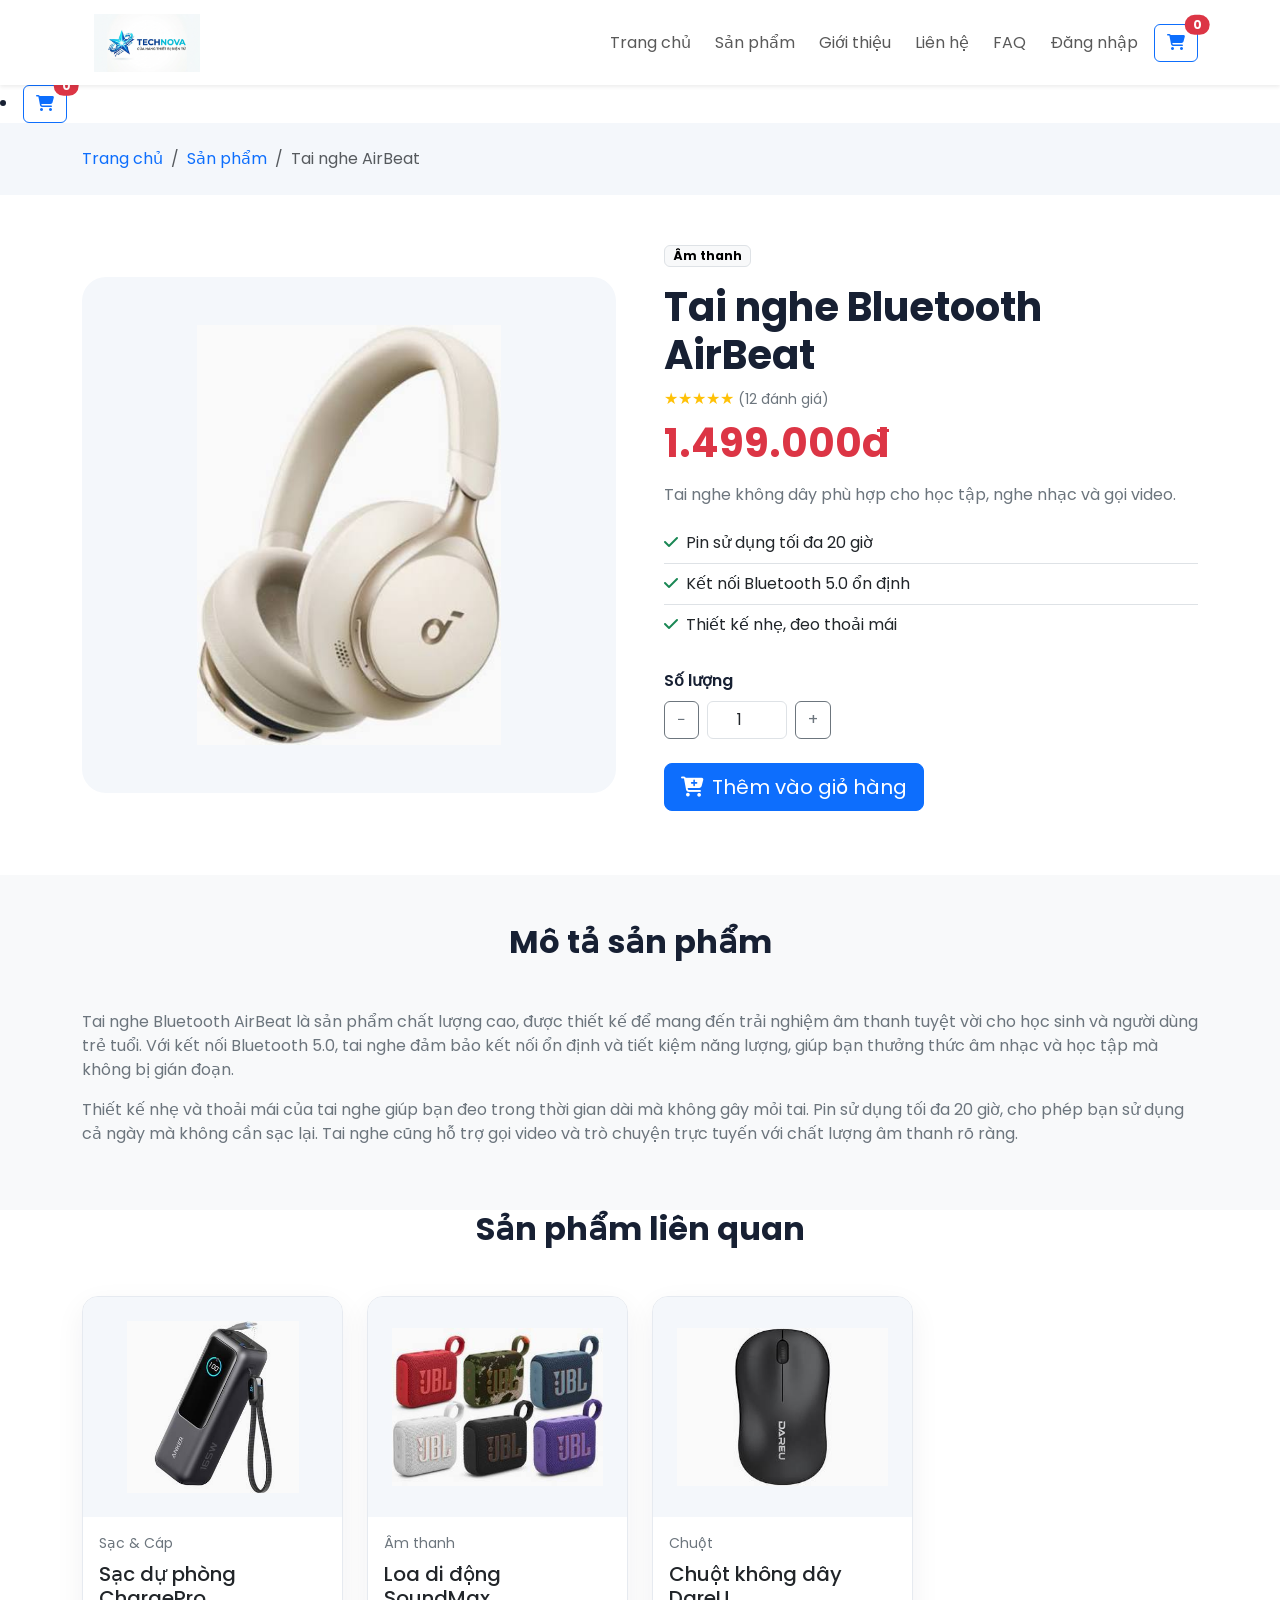
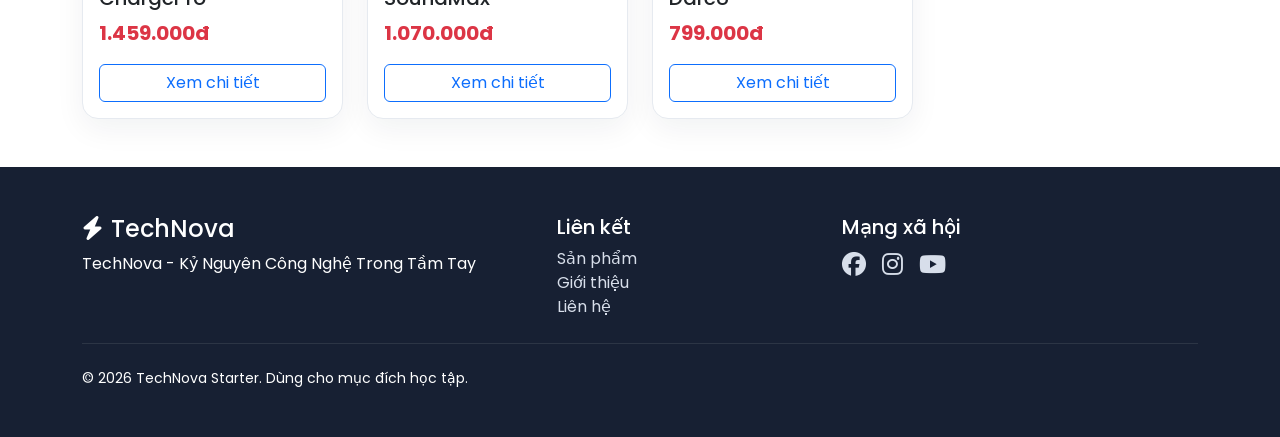
==== product-detail.html @ 76487c7e "Upload project" ====
<!doctype html>
<html lang="vi">
<head>
  <meta charset="utf-8">
  <meta name="viewport" content="width=device-width, initial-scale=1">
  <meta name="description" content="Website mẫu bán phụ kiện điện tử">
  <title>Chi tiết sản phẩm | TechNova Starter</title>

  <link rel="preconnect" href="https://fonts.googleapis.com">
  <link rel="preconnect" href="https://fonts.gstatic.com" crossorigin>
  <link href="https://fonts.googleapis.com/css2?family=Poppins:wght@400;500;600;700&display=swap" rel="stylesheet">
  <link href="https://cdn.jsdelivr.net/npm/bootstrap@5.3.3/dist/css/bootstrap.min.css" rel="stylesheet">
  <link rel="stylesheet" href="https://cdnjs.cloudflare.com/ajax/libs/font-awesome/6.5.2/css/all.min.css">
  <link rel="stylesheet" href="assets/css/style.css">
</head>
<body>
  
    <nav class="navbar navbar-expand-lg navbar-light bg-white shadow-sm sticky-top">
      <div class="container">
        <a class="navbar-brand fw-bold text-primary" href="index.html">
          <img src="assets/images/logo.png" alt="Logo TechNova" width="200" height="100" class="d-inline-block align-text-top me-2">
        </a>
        <button class="navbar-toggler" type="button" data-bs-toggle="collapse" data-bs-target="#mainMenu" aria-controls="mainMenu" aria-expanded="false" aria-label="Mở menu">
          <span class="navbar-toggler-icon"></span>
        </button>
        <div class="collapse navbar-collapse" id="mainMenu">
          <ul class="navbar-nav ms-auto align-items-lg-center gap-lg-2">
            <li class="nav-item"><a class="nav-link" href="index.html">Trang chủ</a></li><li class="nav-item"><a class="nav-link" href="products.html">Sản phẩm</a></li><li class="nav-item"><a class="nav-link" href="about.html">Giới thiệu</a></li><li class="nav-item"><a class="nav-link" href="contact.html">Liên hệ</a></li><li class="nav-item"><a class="nav-link" href="faq.html">FAQ</a></li><li class="nav-item"><a class="nav-link" href="dang-nhap.html">Đăng nhập</a></li>
            <li class="nav-item">
              <a class="btn btn-outline-primary position-relative" href="cart.html" aria-label="Giỏ hàng">
                <i class="fa-solid fa-cart-shopping"></i>
                <span id="cart-count" class="position-absolute top-0 start-100 translate-middle badge rounded-pill bg-danger">0</span>
              </a>
            </li>
          </ul>
        </div>
      </div>
    </nav>
            <li class="nav-item">
              <a class="btn btn-outline-primary position-relative" href="cart.html" aria-label="Giỏ hàng">
                <i class="fa-solid fa-cart-shopping"></i>
                <span id="cart-count" class="position-absolute top-0 start-100 translate-middle badge rounded-pill bg-danger">0</span>
              </a>
            </li>
          </ul>
        </div>
      </div>
    </nav>



  <main>
    
<section class="page-header py-4">
  <div class="container">
    <nav aria-label="breadcrumb">
      <ol class="breadcrumb mb-0">
        <li class="breadcrumb-item"><a href="index.html">Trang chủ</a></li>
        <li class="breadcrumb-item"><a href="products.html">Sản phẩm</a></li>
        <li class="breadcrumb-item active" aria-current="page">Tai nghe AirBeat</li>
      </ol>
    </nav>
  </div>
</section>

<section class="py-5">
  <div class="container">
    <div class="row g-5 align-items-center">
      <div class="col-lg-6 text-center">
        <div class="detail-image-box">
          <img src="assets/images/tai_nghe.png" class="img-fluid" alt="Tai nghe Bluetooth AirBeat">
        </div>
      </div>
      <div class="col-lg-6">
        <span class="badge text-bg-light border">Âm thanh</span>
        <h1 class="fw-bold mt-3">Tai nghe Bluetooth AirBeat</h1>
        <div class="text-warning mb-2">★★★★★ <span class="text-secondary small">(12 đánh giá)</span></div>
        <p class="display-6 text-danger fw-bold">1.499.000đ</p>
        <p class="text-secondary">Tai nghe không dây phù hợp cho học tập, nghe nhạc và gọi video.</p>

        <ul class="list-group list-group-flush mb-4">
          <li class="list-group-item px-0"><i class="fa-solid fa-check text-success me-2"></i>Pin sử dụng tối đa 20 giờ</li>
          <li class="list-group-item px-0"><i class="fa-solid fa-check text-success me-2"></i>Kết nối Bluetooth 5.0 ổn định</li>
          <li class="list-group-item px-0"><i class="fa-solid fa-check text-success me-2"></i>Thiết kế nhẹ, đeo thoải mái</li>
          <!-- TODO 08: Thêm ít nhất 2 đặc điểm sản phẩm.(Done) -->
        </ul>

        <label for="quantity" class="form-label fw-semibold">Số lượng</label>
        <div class="quantity-box d-flex align-items-center gap-2 mb-4">
          <button class="btn btn-outline-secondary" type="button" id="decrease-btn">−</button>
          <input class="form-control text-center" id="quantity" type="number" value="1" min="1">
          <button class="btn btn-outline-secondary" type="button" id="increase-btn">+</button>
        </div>

        <button class="btn btn-primary btn-lg" type="button" id="add-to-cart-btn">
          <i class="fa-solid fa-cart-plus me-2"></i>Thêm vào giỏ hàng
        </button>
        <p id="cart-message" class="small text-success mt-3 mb-0" aria-live="polite"></p>
        <!-- TODO 09: Hoàn thiện JavaScript tăng/giảm số lượng và cập nhật cart-count. -->
      </div>
    </div>
  </div>
</section>

<section class="py-5 bg-body-tertiary">
  <div class="container">
    <h2 class="text-center fw-bold mb-5">Mô tả sản phẩm</h2>
    <p class="text-secondary">Tai nghe Bluetooth AirBeat là sản phẩm chất lượng cao, được thiết kế để mang đến trải nghiệm âm thanh tuyệt vời cho học sinh và người dùng trẻ tuổi. Với kết nối Bluetooth 5.0, tai nghe đảm bảo kết nối ổn định và tiết kiệm năng lượng, giúp bạn thưởng thức âm nhạc và học tập mà không bị gián đoạn.</p>
    <p class="text-secondary">Thiết kế nhẹ và thoải mái của tai nghe giúp bạn đeo trong thời gian dài mà không gây mỏi tai. Pin sử dụng tối đa 20 giờ, cho phép bạn sử dụng cả ngày mà không cần sạc lại. Tai nghe cũng hỗ trợ gọi video và trò chuyện trực tuyến với chất lượng âm thanh rõ ràng.</p>
    <!-- TODO 11: Viết thêm ít nhất 2 đoạn mô tả chi tiết về sản phẩm. -->
  </div>
</section>
<section>
  <div class="container">
    <h2 class="text-center fw-bold mb-5">Sản phẩm liên quan</h2>
    <div class="row g-4">
          <div class="col-sm-6 col-lg-3 product-item" data-category="charger">
        <article class="card product-card h-100">
          <img src="assets/images/sac_du_phong.jpg" class="card-img-top product-image" alt="Sạc dự phòng">
          <div class="card-body d-flex flex-column">
            <span class="small text-secondary">Sạc & Cáp</span>
            <h2 class="h5 mt-2">Sạc dự phòng ChargePro</h2>
            <p class="text-danger fw-bold fs-5">1.459.000đ</p>
            <a href="product-detail_5.html" class="btn btn-outline-primary mt-auto">Xem chi tiết</a>
          </div>
        </article>
      </div>
      <div class="col-sm-6 col-lg-3 product-item" data-category="audio">
        <article class="card product-card h-100">
          <img src="assets/images/loa_di_dong.jpg" class="card-img-top product-image" alt="Loa di động">
          <div class="card-body d-flex flex-column">
            <span class="small text-secondary">Âm thanh</span>
            <h2 class="h5 mt-2">Loa di động SoundMax</h2>
            <p class="text-danger fw-bold fs-5">1.070.000đ</p>
            <a href="product-detail_4.html" class="btn btn-outline-primary mt-auto">Xem chi tiết</a>
          </div>
        </article>
      </div>
      <div class="col-sm-6 col-lg-3 product-item" data-category="mouse">
        <article class="card product-card h-100">
          <img src="assets/images/chout_khong_day.jpeg" class="card-img-top product-image" alt="Chuột không dây">
          <div class="card-body d-flex flex-column">
            <span class="small text-secondary">Chuột</span>
            <h2 class="h5 mt-2">Chuột không dây DareU</h2>
            <p class="text-danger fw-bold fs-5">799.000đ</p>
            <a href="product-detail_3.html" class="btn btn-outline-primary mt-auto">Xem chi tiết</a>
          </div>
        </article>
      </div>
      <!-- TODO 10: Thêm section “Sản phẩm liên quan” gồm 3 card sản phẩm. -->
    </div>
  </div>
</section>
  </main>

  
    <footer class="site-footer mt-5 py-5">
      <div class="container">
        <div class="row g-4">
          <div class="col-md-5">
            <h4><i class="fa-solid fa-bolt me-2"></i>TechNova</h4>
            <p class="mb-0">TechNova - Kỷ Nguyên Công Nghệ Trong Tầm Tay</p>
          </div>
          <div class="col-6 col-md-3">
            <h5>Liên kết</h5>
            <a href="products.html">Sản phẩm</a><br>
            <a href="about.html">Giới thiệu</a><br>
            <a href="contact.html">Liên hệ</a>
          </div>
          <div class="col-6 col-md-4">
            <h5>Mạng xã hội</h5>
            <div class="d-flex gap-3 fs-4">
              <a href="#" aria-label="Facebook"><i class="fa-brands fa-facebook"></i></a>
              <a href="#" aria-label="Instagram"><i class="fa-brands fa-instagram"></i></a>
              <a href="#" aria-label="YouTube"><i class="fa-brands fa-youtube"></i></a>
            </div>
            <!-- TODO: Học sinh thay đường dẫn mạng xã hội thật hoặc xóa mục này. -->
          </div>
        </div>
        <hr class="border-secondary my-4">
        <p class="small mb-0">© 2026 TechNova Starter. Dùng cho mục đích học tập.</p>
      </div>
    </footer>

  <script src="https://cdn.jsdelivr.net/npm/bootstrap@5.3.3/dist/js/bootstrap.bundle.min.js"></script>
  <script src="assets/js/main.js"></script>
</body>
</html>
---- assets/css/style.css ----
:root {
  --tz-primary: #0d6efd;
  --tz-dark: #172033;
  --tz-soft: #f4f7fb;
}

* { box-sizing: border-box; }

body {
  font-family: "Poppins", sans-serif;
  color: var(--tz-dark);
  background: #fff;
}

a { text-decoration: none; }

.starter-note {
  background: #fff3cd;
  border-bottom: 1px solid #ffe69c;
}

.hero-section {
  background: linear-gradient(135deg, #eef5ff, #ffffff);
  min-height: 520px;
  display: flex;
  align-items: center;
}

.hero-image { max-height: 390px; }

.page-header { background: var(--tz-soft); }

.section-heading { max-width: 680px; margin-inline: auto; }

.product-card,
.testimonial-card,
.feature-card,
.summary-card,
.form-card {
  border: 1px solid #e6eaf0;
  border-radius: 1rem;
  background: #fff;
  box-shadow: 0 10px 30px rgba(23, 32, 51, 0.06);
}

.product-card {
  overflow: hidden;
  transition: transform 0.25s ease, box-shadow 0.25s ease;
}

.product-card:hover {
  transform: translateY(-6px);
  box-shadow: 0 15px 35px rgba(23, 32, 51, 0.12);
}

.product-image {
  height: 220px;
  object-fit: contain;
  padding: 1.5rem;
  background: var(--tz-soft);
}

.detail-image-box {
  padding: 3rem;
  border-radius: 1.5rem;
  background: var(--tz-soft);
}

.detail-image-box img { max-height: 420px; }

.quantity-box { max-width: 190px; }
.quantity-box input { max-width: 80px; }

.cart-thumb {
  width: 72px;
  height: 72px;
  object-fit: contain;
  padding: 0.5rem;
  border-radius: 0.75rem;
  background: var(--tz-soft);
}

.cart-quantity { width: 85px; }
.faq-container { max-width: 850px; }

.site-footer {
  background: #172033;
  color: #fff;
}

.site-footer a { color: #d7deea; }
.site-footer a:hover { color: #fff; }

.cta-section {
  max-width: 850px;
  margin-inline: auto;
  color: #fff;
  background: var(--tz-primary);
  border-radius: 0.75rem;
  padding: 1.5rem;
  text-align: center;
}
.cta-section:hover { background: #0b5ed7; }

/* TODO CSS 01: Tạo class .cta-section với nền màu chủ đạo và chữ trắng. (Done) */
/* TODO CSS 02: Thay màu chủ đạo bằng màu riêng của học sinh. (Done) */
/* TODO CSS 03: Tạo hiệu ứng hover cho các nút mạng xã hội ở Footer. (Done) */

@media (max-width: 767.98px) {
  .hero-section { min-height: auto; text-align: center; }
  .hero-image { max-height: 280px; }
  .display-5 { font-size: 2.2rem; }
  .padding-5 { padding: 3rem 1rem; }
  /* TODO CSS 04: Điều chỉnh padding hoặc font-size cho điện thoại. */
}

/* Chỉnh UI cơ bản: menu gọn, card đều, trang ngắn vẫn có footer ở dưới. */
body { min-height: 100vh; display: flex; flex-direction: column; }
main { flex: 1; }
.navbar-brand img { width: 130px; height: 58px; object-fit: contain; }
.navbar-brand { margin-right: 1rem; }
.navbar .navbar-nav { row-gap: .5rem; }
.catalog-toolbar { display: flex; flex-wrap: wrap; align-items: end; justify-content: space-between; gap: 1.25rem; }
.catalog-search { flex: 1 1 260px; max-width: 460px; }
.product-title, .product-description { overflow-wrap: anywhere; }
.product-description { display: -webkit-box; -webkit-line-clamp: 3; -webkit-box-orient: vertical; overflow: hidden; }
[hidden] { display: none !important; }
@media (max-width: 991.98px) { .navbar-collapse { padding: 1rem 0; } }
@media (prefers-reduced-motion: reduce) { .product-card { transition: none; } }
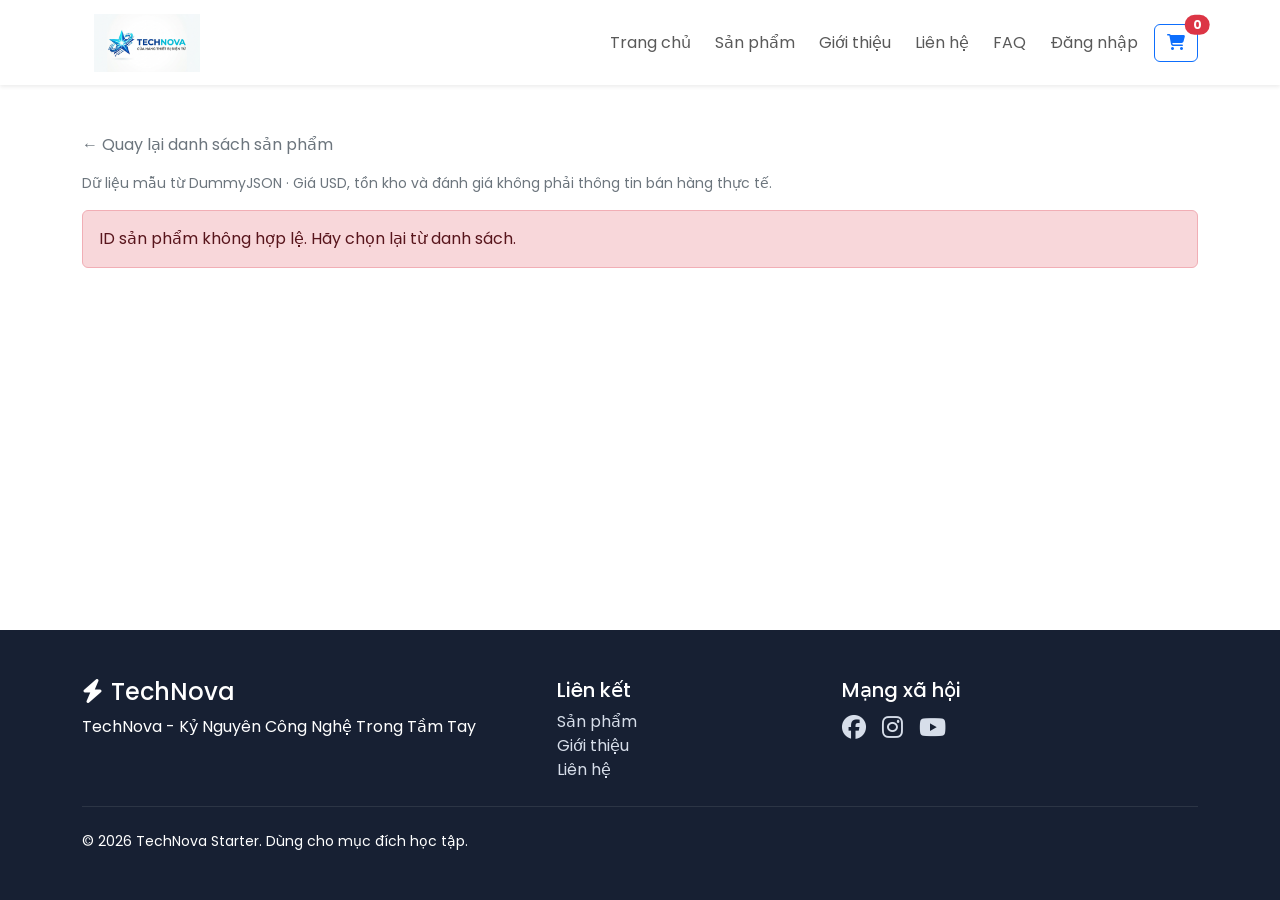
==== commit 1382f52e: "review UI, API, update code to enhance UI, config folder structute, api and teacher review" ====
--- a/product-detail.html
+++ b/product-detail.html
@@ -13,9 +13,8 @@
   <link rel="stylesheet" href="https://cdnjs.cloudflare.com/ajax/libs/font-awesome/6.5.2/css/all.min.css">
   <link rel="stylesheet" href="assets/css/style.css">
 </head>
-<body>
-  
-    <nav class="navbar navbar-expand-lg navbar-light bg-white shadow-sm sticky-top">
+<body>
+<nav class="navbar navbar-expand-lg navbar-light bg-white shadow-sm sticky-top">
       <div class="container">
         <a class="navbar-brand fw-bold text-primary" href="index.html">
           <img src="assets/images/logo.png" alt="Logo TechNova" width="200" height="100" class="d-inline-block align-text-top me-2">
@@ -35,123 +34,31 @@
           </ul>
         </div>
       </div>
-    </nav>
-            <li class="nav-item">
-              <a class="btn btn-outline-primary position-relative" href="cart.html" aria-label="Giỏ hàng">
-                <i class="fa-solid fa-cart-shopping"></i>
-                <span id="cart-count" class="position-absolute top-0 start-100 translate-middle badge rounded-pill bg-danger">0</span>
-              </a>
-            </li>
-          </ul>
-        </div>
-      </div>
-    </nav>
-
-
-
-  <main>
-    
-<section class="page-header py-4">
-  <div class="container">
-    <nav aria-label="breadcrumb">
-      <ol class="breadcrumb mb-0">
-        <li class="breadcrumb-item"><a href="index.html">Trang chủ</a></li>
-        <li class="breadcrumb-item"><a href="products.html">Sản phẩm</a></li>
-        <li class="breadcrumb-item active" aria-current="page">Tai nghe AirBeat</li>
-      </ol>
-    </nav>
-  </div>
-</section>
-
-<section class="py-5">
-  <div class="container">
-    <div class="row g-5 align-items-center">
-      <div class="col-lg-6 text-center">
-        <div class="detail-image-box">
-          <img src="assets/images/tai_nghe.png" class="img-fluid" alt="Tai nghe Bluetooth AirBeat">
-        </div>
-      </div>
-      <div class="col-lg-6">
-        <span class="badge text-bg-light border">Âm thanh</span>
-        <h1 class="fw-bold mt-3">Tai nghe Bluetooth AirBeat</h1>
-        <div class="text-warning mb-2">★★★★★ <span class="text-secondary small">(12 đánh giá)</span></div>
-        <p class="display-6 text-danger fw-bold">1.499.000đ</p>
-        <p class="text-secondary">Tai nghe không dây phù hợp cho học tập, nghe nhạc và gọi video.</p>
-
-        <ul class="list-group list-group-flush mb-4">
-          <li class="list-group-item px-0"><i class="fa-solid fa-check text-success me-2"></i>Pin sử dụng tối đa 20 giờ</li>
-          <li class="list-group-item px-0"><i class="fa-solid fa-check text-success me-2"></i>Kết nối Bluetooth 5.0 ổn định</li>
-          <li class="list-group-item px-0"><i class="fa-solid fa-check text-success me-2"></i>Thiết kế nhẹ, đeo thoải mái</li>
-          <!-- TODO 08: Thêm ít nhất 2 đặc điểm sản phẩm.(Done) -->
-        </ul>
-
-        <label for="quantity" class="form-label fw-semibold">Số lượng</label>
-        <div class="quantity-box d-flex align-items-center gap-2 mb-4">
-          <button class="btn btn-outline-secondary" type="button" id="decrease-btn">−</button>
-          <input class="form-control text-center" id="quantity" type="number" value="1" min="1">
-          <button class="btn btn-outline-secondary" type="button" id="increase-btn">+</button>
-        </div>
-
-        <button class="btn btn-primary btn-lg" type="button" id="add-to-cart-btn">
-          <i class="fa-solid fa-cart-plus me-2"></i>Thêm vào giỏ hàng
-        </button>
-        <p id="cart-message" class="small text-success mt-3 mb-0" aria-live="polite"></p>
-        <!-- TODO 09: Hoàn thiện JavaScript tăng/giảm số lượng và cập nhật cart-count. -->
-      </div>
-    </div>
-  </div>
-</section>
-
-<section class="py-5 bg-body-tertiary">
-  <div class="container">
-    <h2 class="text-center fw-bold mb-5">Mô tả sản phẩm</h2>
-    <p class="text-secondary">Tai nghe Bluetooth AirBeat là sản phẩm chất lượng cao, được thiết kế để mang đến trải nghiệm âm thanh tuyệt vời cho học sinh và người dùng trẻ tuổi. Với kết nối Bluetooth 5.0, tai nghe đảm bảo kết nối ổn định và tiết kiệm năng lượng, giúp bạn thưởng thức âm nhạc và học tập mà không bị gián đoạn.</p>
-    <p class="text-secondary">Thiết kế nhẹ và thoải mái của tai nghe giúp bạn đeo trong thời gian dài mà không gây mỏi tai. Pin sử dụng tối đa 20 giờ, cho phép bạn sử dụng cả ngày mà không cần sạc lại. Tai nghe cũng hỗ trợ gọi video và trò chuyện trực tuyến với chất lượng âm thanh rõ ràng.</p>
-    <!-- TODO 11: Viết thêm ít nhất 2 đoạn mô tả chi tiết về sản phẩm. -->
-  </div>
-</section>
-<section>
-  <div class="container">
-    <h2 class="text-center fw-bold mb-5">Sản phẩm liên quan</h2>
-    <div class="row g-4">
-          <div class="col-sm-6 col-lg-3 product-item" data-category="charger">
-        <article class="card product-card h-100">
-          <img src="assets/images/sac_du_phong.jpg" class="card-img-top product-image" alt="Sạc dự phòng">
-          <div class="card-body d-flex flex-column">
-            <span class="small text-secondary">Sạc & Cáp</span>
-            <h2 class="h5 mt-2">Sạc dự phòng ChargePro</h2>
-            <p class="text-danger fw-bold fs-5">1.459.000đ</p>
-            <a href="product-detail_5.html" class="btn btn-outline-primary mt-auto">Xem chi tiết</a>
-          </div>
-        </article>
-      </div>
-      <div class="col-sm-6 col-lg-3 product-item" data-category="audio">
-        <article class="card product-card h-100">
-          <img src="assets/images/loa_di_dong.jpg" class="card-img-top product-image" alt="Loa di động">
-          <div class="card-body d-flex flex-column">
-            <span class="small text-secondary">Âm thanh</span>
-            <h2 class="h5 mt-2">Loa di động SoundMax</h2>
-            <p class="text-danger fw-bold fs-5">1.070.000đ</p>
-            <a href="product-detail_4.html" class="btn btn-outline-primary mt-auto">Xem chi tiết</a>
-          </div>
-        </article>
-      </div>
-      <div class="col-sm-6 col-lg-3 product-item" data-category="mouse">
-        <article class="card product-card h-100">
-          <img src="assets/images/chout_khong_day.jpeg" class="card-img-top product-image" alt="Chuột không dây">
-          <div class="card-body d-flex flex-column">
-            <span class="small text-secondary">Chuột</span>
-            <h2 class="h5 mt-2">Chuột không dây DareU</h2>
-            <p class="text-danger fw-bold fs-5">799.000đ</p>
-            <a href="product-detail_3.html" class="btn btn-outline-primary mt-auto">Xem chi tiết</a>
-          </div>
-        </article>
-      </div>
-      <!-- TODO 10: Thêm section “Sản phẩm liên quan” gồm 3 card sản phẩm. -->
-    </div>
-  </div>
-</section>
-  </main>
+    </nav>
+<main class="container py-5">
+  <a href="products.html" class="text-secondary">← Quay lại danh sách sản phẩm</a>
+  <p class="small text-secondary mt-3">Dữ liệu mẫu từ DummyJSON · Giá USD, tồn kho và đánh giá không phải thông tin bán hàng thực tế.</p>
+  <p id="detail-status" role="status" aria-live="polite"></p>
+  <button id="retry-detail" type="button" class="btn btn-outline-primary mb-4" hidden>Thử lại</button>
+  <div id="product-detail" aria-busy="true"></div>
+  <noscript><p class="alert alert-warning">Bật JavaScript để tải chi tiết sản phẩm.</p></noscript>
+  <!-- Một khung chung cho mọi ID, không tạo HTML riêng cho từng sản phẩm. -->
+  <template id="detail-template">
+    <article class="api-detail-layout">
+      <div><div class="detail-image-box"><img class="detail-photo" alt=""></div><div class="detail-gallery mt-3"></div></div>
+      <div>
+        <span class="detail-category badge text-bg-light border"></span>
+        <h1 class="fw-bold mt-3"></h1><p class="detail-rating text-secondary"></p>
+        <p class="detail-price fs-2 fw-bold text-primary"></p><p class="detail-description text-secondary"></p>
+        <dl class="detail-facts"><dt>Thương hiệu</dt><dd class="detail-brand"></dd><dt>SKU</dt><dd class="detail-sku"></dd><dt>Bảo hành mẫu</dt><dd class="detail-warranty"></dd></dl>
+        <p class="detail-stock fw-semibold"></p>
+        <a class="btn btn-outline-primary mt-2" href="products.html">Tiếp tục xem sản phẩm</a>
+        <p class="small text-secondary mt-3">Giỏ hàng API là bài tập tiếp theo. Trang giỏ hiện vẫn là dữ liệu mẫu.</p>
+      </div>
+    </article>
+    <section class="api-detail-reviews mt-4"><h2 class="h4 fw-bold">Đánh giá từ dữ liệu mẫu</h2><div class="detail-reviews"></div></section>
+  </template>
+</main>
 
   
     <footer class="site-footer mt-5 py-5">
@@ -183,6 +90,8 @@
     </footer>
 
   <script src="https://cdn.jsdelivr.net/npm/bootstrap@5.3.3/dist/js/bootstrap.bundle.min.js"></script>
-  <script src="assets/js/main.js"></script>
+  <script src="assets/js/config.js" defer></script>
+  <script src="assets/js/api.js" defer></script>
+  <script src="assets/js/product-detail.js" defer></script>
 </body>
 </html>
--- a/assets/css/style.css
+++ b/assets/css/style.css
@@ -127,3 +127,18 @@
 [hidden] { display: none !important; }
 @media (max-width: 991.98px) { .navbar-collapse { padding: 1rem 0; } }
 @media (prefers-reduced-motion: reduce) { .product-card { transition: none; } }
+
+/* Chi tiết API: ảnh không bị cắt; hai cột desktop, một cột mobile. */
+.api-detail-layout { display:grid; grid-template-columns:minmax(0,1fr) minmax(0,1fr); gap:40px; padding:28px; border:1px solid #e2e8f0; border-radius:16px; background:#fff; }
+.api-detail-layout .detail-image-box { height:360px; display:grid; place-items:center; }
+.detail-photo { width:100%; height:100%; max-height:340px; object-fit:contain; }
+.api-detail-layout h1 { font-size:clamp(26px,3vw,36px); line-height:1.3; overflow-wrap:anywhere; }
+.detail-description { line-height:1.85; }
+.detail-facts { display:grid; grid-template-columns:120px minmax(0,1fr); gap:12px; margin-block:24px; }
+.detail-facts dd { margin:0; overflow-wrap:anywhere; }
+.detail-gallery { display:flex; gap:10px; flex-wrap:wrap; }
+.detail-thumb { padding:5px; border:1px solid #dce3ec; border-radius:8px; background:white; }
+.detail-thumb img { width:64px; height:64px; object-fit:contain; }
+.detail-thumb:focus-visible { outline:3px solid #2563eb; outline-offset:3px; }
+.api-detail-reviews { padding:26px; background:#fff; border:1px solid #e2e8f0; border-radius:16px; }
+@media(max-width:767px) { .api-detail-layout { grid-template-columns:1fr; padding:18px; gap:24px; } .api-detail-layout .detail-image-box { height:260px; } .detail-photo { max-height:240px; } }
